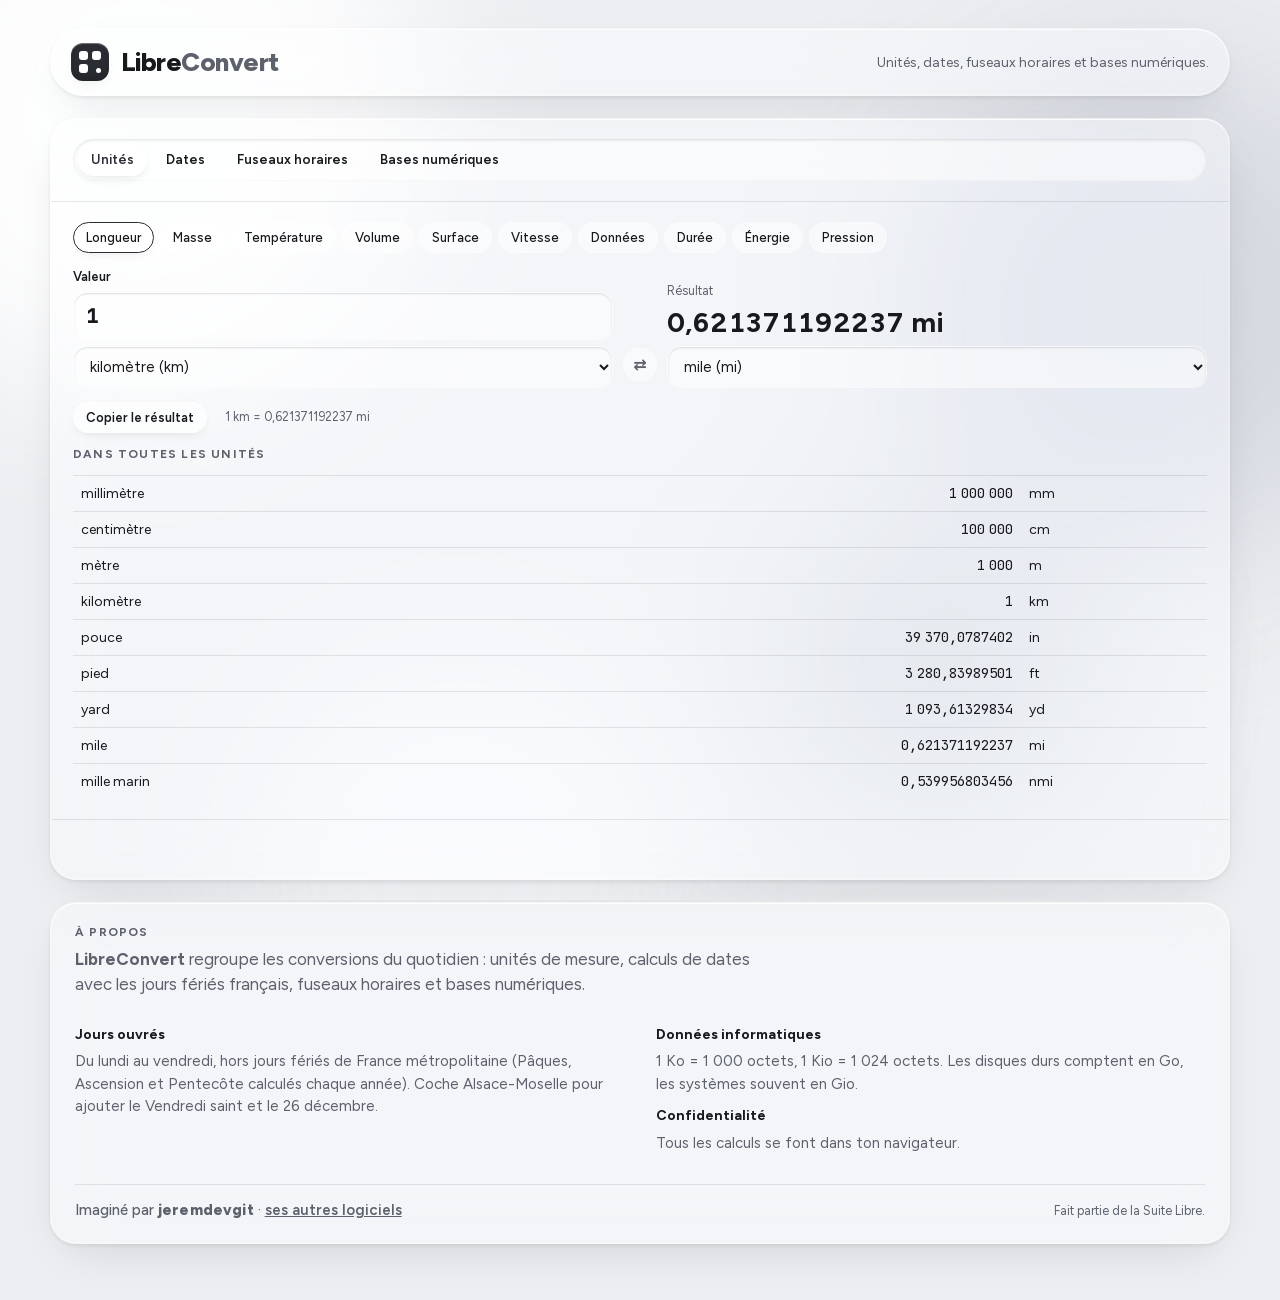
==== libreconvert/index.html @ fb3483ed "Publication initiale" ====
<!doctype html>
<html lang="fr">
<head>
<meta charset="utf-8">
<meta http-equiv="Content-Security-Policy" content="default-src 'self'; script-src 'self'; style-src 'self' 'unsafe-inline'; img-src 'self' data: blob:; font-src 'self'; connect-src 'self' data: blob:; base-uri 'none'; form-action 'none'; object-src 'none'">
<meta name="referrer" content="no-referrer">
<meta name="viewport" content="width=device-width, initial-scale=1, viewport-fit=cover">
<title>LibreConvert</title>
<link rel="icon" href="libreconvert.svg" type="image/svg+xml">
<link rel="apple-touch-icon" href="libreconvert.svg">
<meta name="theme-color" content="#eceef1" media="(prefers-color-scheme: light)">
<meta name="theme-color" content="#111214" media="(prefers-color-scheme: dark)">
<style>
@font-face{font-family:'Figtree';font-style:normal;font-weight:400 800;font-display:swap;src:url(fonts/figtree-latin.woff2) format('woff2');unicode-range:U+0000-00FF, U+0131, U+0152-0153, U+02BB-02BC, U+02C6, U+02DA, U+02DC, U+0304, U+0308, U+0329, U+2000-206F, U+20AC, U+2122, U+2191, U+2193, U+2212, U+2215, U+FEFF, U+FFFD}
@font-face{font-family:'JetBrains Mono';font-style:normal;font-weight:400 500;font-display:swap;src:url(fonts/jetbrains-mono-latin.woff2) format('woff2');unicode-range:U+0000-00FF, U+0131, U+0152-0153, U+02BB-02BC, U+02C6, U+02DA, U+02DC, U+0304, U+0308, U+0329, U+2000-206F, U+20AC, U+2122, U+2191, U+2193, U+2212, U+2215, U+FEFF, U+FFFD}
</style>
<style>
/* Layout: plaques de verre liquide flottant au-dessus d'un fond de lumière colorée ; réglages à gauche, épreuve épinglée à droite (empilés sur mobile, épreuve en premier) */
:root {
  --ground: #eceef1;
  --blob-1: #ffffff;
  --blob-2: #d3d7de;
  --blob-3: #f7f8fa;
  --blob-4: #c6cbd3;
  --glass: rgba(255, 255, 255, 0.42);
  --glass-strong: rgba(255, 255, 255, 0.62);
  --glass-field: rgba(255, 255, 255, 0.5);
  --glass-edge: rgba(255, 255, 255, 0.75);
  --glass-edge-low: rgba(255, 255, 255, 0.18);
  --glass-shadow: rgba(20, 24, 32, 0.14);
  --ink: #17191d;
  --ink-soft: #5c616b;
  --rule: rgba(20, 24, 32, 0.1);
  --accent: #2a2d33;
  --accent-2: #2a2d33;
  --accent-ink: #ffffff;
  --accent-wash: rgba(20, 24, 32, 0.07);
  --warn: #8a5300;
  --warn-wash: rgba(255, 196, 92, 0.28);
  --bad: #b3261e;
  --bad-wash: rgba(255, 120, 110, 0.22);
  --checker: rgba(20, 24, 32, 0.06);
  --plate: #ffffff;
  --f-display: "Figtree", "SF Pro Display", -apple-system, system-ui, sans-serif;
  --f-body: "Figtree", "SF Pro Text", -apple-system, system-ui, sans-serif;
  --f-mono: "JetBrains Mono", ui-monospace, "SF Mono", Menlo, monospace;
  --r: 14px;
  --r-lg: 26px;
}
@media (prefers-color-scheme: dark) {
  :root:not([data-theme="light"]) {
    --ground: #111214; --blob-1: #3a3d44; --blob-2: #24262b; --blob-3: #2e3036; --blob-4: #1c1d21;
    --glass: rgba(40, 42, 48, 0.45); --glass-strong: rgba(58, 61, 68, 0.6); --glass-field: rgba(0, 0, 0, 0.28);
    --glass-edge: rgba(255, 255, 255, 0.22); --glass-edge-low: rgba(255, 255, 255, 0.05); --glass-shadow: rgba(0, 0, 0, 0.45);
    --ink: #eceef1; --ink-soft: #a3a8b1; --rule: rgba(255, 255, 255, 0.09);
    --accent: #e8eaee; --accent-2: #e8eaee; --accent-ink: #111214; --accent-wash: rgba(255, 255, 255, 0.08);
    --warn: #ffcf7a; --warn-wash: rgba(255, 190, 80, 0.14); --bad: #ff9a90; --bad-wash: rgba(255, 110, 100, 0.16);
    --checker: rgba(20, 24, 32, 0.06); --plate: #ffffff;
    color-scheme: dark;
  }
}
:root[data-theme="dark"] {
  --ground: #111214; --blob-1: #3a3d44; --blob-2: #24262b; --blob-3: #2e3036; --blob-4: #1c1d21;
  --glass: rgba(40, 42, 48, 0.45); --glass-strong: rgba(58, 61, 68, 0.6); --glass-field: rgba(0, 0, 0, 0.28);
  --glass-edge: rgba(255, 255, 255, 0.22); --glass-edge-low: rgba(255, 255, 255, 0.05); --glass-shadow: rgba(0, 0, 0, 0.45);
  --ink: #eceef1; --ink-soft: #a3a8b1; --rule: rgba(255, 255, 255, 0.09);
  --accent: #e8eaee; --accent-2: #e8eaee; --accent-ink: #111214; --accent-wash: rgba(255, 255, 255, 0.08);
  --warn: #ffcf7a; --warn-wash: rgba(255, 190, 80, 0.14); --bad: #ff9a90; --bad-wash: rgba(255, 110, 100, 0.16);
  --checker: rgba(20, 24, 32, 0.06); --plate: #ffffff;
  color-scheme: dark;
}
* { box-sizing: border-box; }
html { min-height: 100%; }
body {
  background: var(--ground); color: var(--ink); font: 15px/1.5 var(--f-body);
  padding-left: max(16px, env(safe-area-inset-left, 0px));
  padding-right: max(16px, env(safe-area-inset-right, 0px));
  padding-block: 28px 56px; min-height: 100%; position: relative;
}
/* Fond lumineux derrière le verre */
.aura { position: fixed; inset: 0; z-index: 0; overflow: hidden; pointer-events: none; }
.aura i { position: absolute; border-radius: 50%; filter: blur(80px); opacity: 0.9; }
.aura i:nth-child(1) { width: 46vmax; height: 46vmax; left: -12vmax; top: -14vmax; background: var(--blob-1); }
.aura i:nth-child(2) { width: 40vmax; height: 40vmax; right: -10vmax; top: 4vmax; background: var(--blob-2); }
.aura i:nth-child(3) { width: 36vmax; height: 36vmax; left: 18vmax; bottom: -16vmax; background: var(--blob-3); }
.aura i:nth-child(4) { width: 26vmax; height: 26vmax; right: 14vmax; bottom: 6vmax; background: var(--blob-4); opacity: 0.55; }
@media (prefers-reduced-motion: no-preference) {
  .aura i { animation: drift 26s ease-in-out infinite alternate; }
  .aura i:nth-child(2) { animation-duration: 32s; animation-delay: -8s; }
  .aura i:nth-child(3) { animation-duration: 38s; animation-delay: -14s; }
  .aura i:nth-child(4) { animation-duration: 22s; animation-delay: -4s; }
  @keyframes drift { from { transform: translate(0, 0) scale(1); } to { transform: translate(4vmax, 3vmax) scale(1.08); } }
}

/* Verre liquide : flou + saturation, liseré spéculaire en haut, reflet bas, ombre portée douce */
.glass {
  background: var(--glass);
  -webkit-backdrop-filter: blur(28px) saturate(180%);
  backdrop-filter: blur(28px) saturate(180%);
  border: 1px solid var(--glass-edge-low);
  box-shadow:
    inset 0 1px 0 var(--glass-edge),
    inset 0 -1px 0 var(--glass-edge-low),
    inset 0 0 0 1px var(--glass-edge-low),
    0 18px 50px -18px var(--glass-shadow),
    0 2px 6px -2px var(--glass-shadow);
}

.wrap { position: relative; z-index: 1; max-width: 1180px; margin: 0 auto; display: flex; flex-direction: column; gap: 22px; }
header.top { display: flex; flex-wrap: wrap; align-items: center; justify-content: space-between; gap: 12px 20px;
  padding: 14px 20px; border-radius: 999px; }
.brand { display: flex; align-items: center; gap: 12px; }
h1 { font: 800 26px/1 var(--f-display); margin: 0; letter-spacing: -0.02em; }
h1 b { font-weight: 800; color: var(--ink-soft); }
.drop-mark { width: 38px; height: 38px; border-radius: 12px; flex: none; position: relative;
  background: var(--accent);
  box-shadow: inset 0 1px 1px rgba(255,255,255,.35), inset 0 -6px 10px rgba(0,0,0,.18), 0 6px 16px -8px var(--glass-shadow); }
.drop-mark::before, .drop-mark::after { content: ""; position: absolute; background: var(--accent-ink); border-radius: 3px; }
.drop-mark::before { left: 8px; top: 8px; width: 9px; height: 9px; box-shadow: 13px 0 0 var(--accent-ink), 0 13px 0 var(--accent-ink); }
.drop-mark::after { right: 8px; bottom: 8px; width: 5px; height: 5px; border-radius: 50%; }
.lede { margin: 0; color: var(--ink-soft); font-size: 14px; }

.grid { display: grid; grid-template-columns: minmax(0, 1fr) minmax(0, 420px); gap: 22px; align-items: start; }
@media (max-width: 860px) { .grid { grid-template-columns: minmax(0, 1fr); } .proof { order: -1; position: static !important; } header.top { border-radius: var(--r-lg); } }

.panel { border-radius: var(--r-lg); min-width: 0; }
.stack { display: flex; flex-direction: column; gap: 14px; }
.section { padding: 20px 22px; border-top: 1px solid var(--rule); display: flex; flex-direction: column; gap: 14px; }
.section:first-child { border-top: 0; }
h2 { font: 700 12px/1.2 var(--f-display); text-transform: uppercase; letter-spacing: 0.1em; margin: 0; color: var(--ink-soft); }

/* Onglets façon pastilles de verre */
.tabs { display: flex; flex-wrap: wrap; gap: 6px; padding: 5px; border-radius: 999px; background: var(--glass-field);
  box-shadow: inset 0 1px 3px var(--glass-shadow); }
.tab { font: 600 13.5px/1 var(--f-body); padding: 9px 13px; border-radius: 999px; border: 0;
  background: transparent; color: var(--ink); cursor: pointer; }
.tab:hover { background: var(--accent-wash); }
.tab[aria-selected="true"] { background: var(--glass-strong); color: var(--accent);
  box-shadow: inset 0 1px 0 var(--glass-edge), 0 4px 12px -4px var(--glass-shadow); }
.tab:focus-visible, button:focus-visible, input:focus-visible, select:focus-visible, textarea:focus-visible, summary:focus-visible, label.btn:focus-within {
  outline: 2px solid var(--accent); outline-offset: 2px; }

.fields { display: grid; grid-template-columns: repeat(2, minmax(0, 1fr)); gap: 12px 14px; }
.fields .full { grid-column: 1 / -1; }
@media (max-width: 520px) { .fields { grid-template-columns: minmax(0, 1fr); } }
label.f { display: flex; flex-direction: column; gap: 6px; min-width: 0; }
label.f > span { font-size: 13px; font-weight: 600; }
label.f > small, .hint { font-size: 12.5px; color: var(--ink-soft); }
input[type="text"], input[type="url"], input[type="email"], input[type="tel"], input[type="number"], input[type="password"], select, textarea {
  width: 100%; font: 15px/1.4 var(--f-body); color: var(--ink); background: var(--glass-field);
  border: 1px solid var(--glass-edge-low); border-radius: var(--r); padding: 10px 12px;
  box-shadow: inset 0 1px 2px var(--glass-shadow); }
input:focus, select:focus, textarea:focus { background: var(--glass-strong); }
textarea { resize: vertical; min-height: 96px; }
input::placeholder, textarea::placeholder { color: var(--ink-soft); opacity: 0.8; }
.check { display: flex; align-items: center; gap: 8px; font-size: 14px; cursor: pointer; }
.check input { width: 17px; height: 17px; accent-color: var(--accent); }

.row { display: flex; flex-wrap: wrap; gap: 12px 18px; align-items: center; }
.color { display: flex; align-items: center; gap: 8px; font-size: 13px; font-weight: 500; }
.color input[type="color"] { width: 40px; height: 40px; padding: 3px; border: 1px solid var(--glass-edge-low); border-radius: 50%;
  background: var(--glass-strong); cursor: pointer; box-shadow: inset 0 1px 0 var(--glass-edge), 0 3px 8px -3px var(--glass-shadow); }
.color input[type="color"]::-webkit-color-swatch-wrapper { padding: 0; }
.color input[type="color"]::-webkit-color-swatch { border: 0; border-radius: 50%; }
.color input[type="color"]::-moz-color-swatch { border: 0; border-radius: 50%; }
.color input:disabled { opacity: .4; }
.color code { font: 12px var(--f-mono); color: var(--ink-soft); }
.range { display: grid; grid-template-columns: 9.5em minmax(0, 1fr) 4.5em; align-items: center; gap: 10px; font-size: 13px; font-weight: 500; }
.range input { width: 100%; accent-color: var(--accent); }
.range output { font: 12.5px var(--f-mono); text-align: right; font-variant-numeric: tabular-nums; }

.swatches { display: flex; flex-wrap: wrap; gap: 8px; }
.sw { width: 32px; height: 32px; border-radius: 50%; border: 0; cursor: pointer; padding: 0; position: relative; overflow: hidden;
  box-shadow: inset 0 0 0 1px var(--rule), 0 3px 8px -3px var(--glass-shadow); }
.sw i { position: absolute; inset: 0; }
.sw i + i { clip-path: polygon(100% 0, 100% 100%, 0 100%); }
.sw::after { content: ""; position: absolute; inset: 0; border-radius: 50%; background: linear-gradient(160deg, rgba(255,255,255,.55), transparent 45%); }

.shapes { display: flex; flex-wrap: wrap; gap: 8px; }
.shape { display: flex; flex-direction: column; align-items: center; gap: 4px; padding: 9px 6px 7px; width: 80px;
  border: 1px solid var(--glass-edge-low); border-radius: var(--r); background: var(--glass-field); color: var(--ink);
  cursor: pointer; font: 500 12px var(--f-body); }
.shape svg { width: 30px; height: 30px; fill: currentColor; }
.shape:hover { background: var(--accent-wash); }
.shape[aria-pressed="true"] { background: var(--glass-strong); color: var(--accent); border-color: var(--accent);
  box-shadow: inset 0 1px 0 var(--glass-edge), 0 6px 14px -8px var(--glass-shadow); }

details.more summary { cursor: pointer; font: 700 12px var(--f-display); text-transform: uppercase; letter-spacing: 0.1em; color: var(--ink-soft); list-style: none; }
details.more summary::-webkit-details-marker { display: none; }
details.more summary::before { content: "+ "; color: var(--accent); }
details.more[open] summary::before { content: "– "; }
details.more > div { display: flex; flex-direction: column; gap: 14px; margin-top: 14px; }

.drop { display: flex; flex-wrap: wrap; align-items: center; gap: 12px; padding: 12px; border: 1.5px dashed var(--rule); border-radius: var(--r); background: var(--glass-field); }
.drop.over { border-color: var(--accent); background: var(--accent-wash); }
.drop .thumb { width: 52px; height: 52px; border-radius: 12px; flex: none; background: var(--checker); display: grid; place-items: center; overflow: hidden; }
.drop .thumb img { max-width: 100%; max-height: 100%; }
.drop .txt { flex: 1; min-width: 10em; font-size: 13px; color: var(--ink-soft); overflow-wrap: anywhere; }

.btn { font: 600 14px/1 var(--f-body); padding: 11px 16px; border-radius: 999px; border: 1px solid var(--glass-edge-low);
  background: var(--glass-strong); color: var(--ink); cursor: pointer;
  box-shadow: inset 0 1px 0 var(--glass-edge), 0 4px 12px -5px var(--glass-shadow); }
.btn:hover { color: var(--accent); }
.btn.primary { background: var(--accent); border-color: transparent; color: var(--accent-ink);
  box-shadow: inset 0 1px 0 rgba(255,255,255,.25), 0 8px 20px -10px var(--glass-shadow); }
.btn.primary:hover { color: var(--accent-ink); filter: brightness(1.12); }
.btn.small { padding: 8px 12px; font-size: 13px; }

/* Épreuve */
.proof { position: sticky; top: calc(env(safe-area-inset-top, 0px) + 16px); overflow: hidden; }
.stage { padding: 22px; display: grid; place-items: center; }
.plate { width: 100%; max-width: 340px; aspect-ratio: 1; border-radius: 20px; padding: 0; overflow: hidden;
  background-color: var(--plate);
  background-image: linear-gradient(45deg, var(--checker) 25%, transparent 25%, transparent 75%, var(--checker) 75%),
                    linear-gradient(45deg, var(--checker) 25%, transparent 25%, transparent 75%, var(--checker) 75%);
  background-size: 16px 16px; background-position: 0 0, 8px 8px;
  box-shadow: 0 20px 40px -20px var(--glass-shadow), 0 0 0 1px var(--rule); }
#qr { width: 100%; height: 100%; display: grid; place-items: center; }
#qr canvas, #qr svg { width: 100% !important; height: auto !important; max-width: 100%; display: block; }
.err { width: calc(100% - 24px); padding: 16px; border-radius: var(--r); background: var(--bad-wash); color: var(--bad); font-size: 14px; text-align: center; }
.specs { display: grid; grid-template-columns: repeat(3, minmax(0, 1fr)); gap: 8px; margin: 0; padding: 0 22px; }
.specs div { background: var(--glass-field); border-radius: var(--r); padding: 9px 12px; min-width: 0; box-shadow: inset 0 1px 0 var(--glass-edge-low); }
.specs dt { font-size: 10.5px; font-weight: 700; text-transform: uppercase; letter-spacing: 0.1em; color: var(--ink-soft); }
.specs dd { margin: 2px 0 0; font: 500 14px var(--f-mono); font-variant-numeric: tabular-nums; overflow-wrap: anywhere; }
.proof > .section { border-top: 0; }
.payload { font: 12px/1.5 var(--f-mono); background: var(--glass-field); border: 1px solid var(--glass-edge-low); border-radius: var(--r); padding: 10px 12px; max-height: 120px; overflow: auto; white-space: pre-wrap; overflow-wrap: anywhere; margin: 0; box-shadow: inset 0 1px 2px var(--glass-shadow); }
.notes { display: flex; flex-direction: column; gap: 6px; }
.notes:empty { display: none; }
.note { font-size: 13px; padding: 9px 12px; border-radius: var(--r); background: var(--warn-wash); color: var(--warn); }
.note.bad { background: var(--bad-wash); color: var(--bad); }
.export-out { display: flex; flex-direction: column; gap: 10px; align-items: center; }
.export-out img { max-width: 220px; width: 100%; border-radius: 14px; background: var(--plate); box-shadow: 0 0 0 1px var(--rule), 0 10px 24px -12px var(--glass-shadow); }
.toast { font-size: 13px; font-weight: 500; color: var(--accent); min-height: 1.4em; }
@media (prefers-reduced-motion: no-preference) { .tab, .btn, .shape, input, select, textarea { transition: background-color .2s, color .2s, box-shadow .2s, border-color .2s; } }
.about { padding: 22px 24px; display: flex; flex-direction: column; gap: 18px; }
.about-head { display: flex; flex-direction: column; gap: 8px; }
.about-lede { margin: 0; font-size: 17px; line-height: 1.45; max-width: 60ch; text-wrap: pretty; }
.about-cols { display: grid; grid-template-columns: repeat(2, minmax(0, 1fr)); gap: 18px 32px; }
@media (max-width: 700px) { .about-cols { grid-template-columns: minmax(0, 1fr); } }
.about h3 { font: 700 14px/1.3 var(--f-display); margin: 0 0 6px; }
.about p, .about ul { margin: 0 0 12px; color: var(--ink-soft); max-width: 62ch; }
.about ul { padding-left: 1.1em; display: flex; flex-direction: column; gap: 4px; }
.about-foot { display: flex; flex-wrap: wrap; align-items: baseline; justify-content: space-between; gap: 6px 20px; padding-top: 16px; border-top: 1px solid var(--rule); }
.about-foot p { margin: 0; }
.credit { font: 500 15px var(--f-display); color: var(--ink); }
.credit b { font-weight: 800; letter-spacing: 0.01em; }
.credit a { color: inherit; font-weight: 600; }
@supports not ((backdrop-filter: blur(1px)) or (-webkit-backdrop-filter: blur(1px))) { .glass { background: var(--glass-strong); } }
/* Ajouts communs à la suite Libre : couleurs d'état et composants partagés */
:root { --good: #1d7448; --good-wash: rgba(40, 160, 100, 0.16); }
@media (prefers-color-scheme: dark) { :root:not([data-theme="light"]) { --good: #7fd8a6; --good-wash: rgba(90, 200, 140, 0.14); } }
:root[data-theme="dark"] { --good: #7fd8a6; --good-wash: rgba(90, 200, 140, 0.14); }

.chip { display: inline-flex; align-items: center; gap: 6px; padding: 4px 10px; border-radius: 999px; font: 600 12px/1.2 var(--f-body);
  background: var(--glass-field); color: var(--ink-soft); white-space: nowrap; }
.chip.good { background: var(--good-wash); color: var(--good); }
.chip.warn { background: var(--warn-wash); color: var(--warn); }
.chip.bad { background: var(--bad-wash); color: var(--bad); }
.chip.ex { background: var(--accent-wash); color: var(--ink); }
.big { font: 700 44px/1 var(--f-display); letter-spacing: -0.02em; font-variant-numeric: tabular-nums; }
.mono { font-family: var(--f-mono); font-variant-numeric: tabular-nums; }
.tablewrap { overflow-x: auto; }
table.t { width: 100%; border-collapse: collapse; font-size: 14px; }
table.t th { text-align: left; font: 700 11px/1.2 var(--f-display); text-transform: uppercase; letter-spacing: .1em; color: var(--ink-soft); padding: 6px 8px; }
table.t td { padding: 7px 8px; border-top: 1px solid var(--rule); vertical-align: middle; }
table.t td.num { text-align: right; font-family: var(--f-mono); font-variant-numeric: tabular-nums; }
.iconbtn { width: 34px; height: 34px; display: inline-grid; place-items: center; border-radius: 50%; border: 1px solid var(--glass-edge-low);
  background: var(--glass-field); color: var(--ink-soft); cursor: pointer; font: 600 16px/1 var(--f-body); flex: none; }
.iconbtn:hover { color: var(--ink); background: var(--glass-strong); }
.meter { height: 8px; border-radius: 999px; background: var(--glass-field); overflow: hidden; box-shadow: inset 0 1px 2px var(--glass-shadow); }
.meter > i { display: block; height: 100%; border-radius: 999px; background: var(--ink-soft); }
.meter.good > i { background: var(--good); } .meter.warn > i { background: var(--warn); } .meter.bad > i { background: var(--bad); }
.kv { display: grid; grid-template-columns: auto minmax(0, 1fr); gap: 6px 14px; margin: 0; font-size: 14px; }
.kv dt { color: var(--ink-soft); }
.kv dd { margin: 0; font-family: var(--f-mono); font-variant-numeric: tabular-nums; text-align: right; overflow-wrap: anywhere; }
.empty { padding: 18px; border-radius: var(--r); border: 1.5px dashed var(--rule); color: var(--ink-soft); text-align: center; font-size: 14px; }
</style>
<style>:root{color-scheme:light}body{margin:0}[hidden]{display:none!important}img{max-width:100%}</style>
</head>
<body>

<script src="commun.js"></script>
<style>
.cats { display: flex; flex-wrap: wrap; gap: 6px; }
.cat { font: 500 13px/1 var(--f-body); padding: 8px 12px; border-radius: 999px; border: 1px solid var(--glass-edge-low); background: var(--glass-field); color: var(--ink); cursor: pointer; }
.cat[aria-pressed="true"] { background: var(--glass-strong); border-color: var(--accent); box-shadow: inset 0 1px 0 var(--glass-edge), 0 4px 12px -6px var(--glass-shadow); }
.conv { display: grid; grid-template-columns: minmax(0, 1fr) auto minmax(0, 1fr); gap: 10px; align-items: end; }
@media (max-width: 600px) { .conv { grid-template-columns: minmax(0, 1fr); } .conv .iconbtn { justify-self: center; transform: rotate(90deg); } }
.side { display: flex; flex-direction: column; gap: 6px; min-width: 0; }
.side input { font: 600 20px var(--f-mono) !important; }
.answer { font: 700 28px/1.2 var(--f-display); overflow-wrap: anywhere; font-variant-numeric: tabular-nums; }
.zones { display: flex; flex-direction: column; gap: 8px; }
.zone { display: grid; grid-template-columns: minmax(0, 1fr) auto auto; gap: 12px; align-items: center; padding: 10px 14px; border-radius: var(--r); background: var(--glass-field); }
.zone .city { font-weight: 600; overflow-wrap: anywhere; }
.zone .city small { display: block; font-weight: 400; color: var(--ink-soft); font-size: 12px; }
.zone .time { font: 700 22px var(--f-mono); font-variant-numeric: tabular-nums; text-align: right; }
.zone .time small { display: block; font: 400 12px var(--f-body); color: var(--ink-soft); }
.tiles { display: grid; grid-template-columns: repeat(auto-fit, minmax(min(100%, 14em), 1fr)); gap: 10px; }
.tile { display: flex; flex-direction: column; gap: 4px; padding: 12px 14px; border-radius: var(--r); background: var(--glass-field); min-width: 0; }
.tile .lab { font: 700 10.5px/1.3 var(--f-display); text-transform: uppercase; letter-spacing: .1em; color: var(--ink-soft); }
.tile .val { font: 600 18px/1.3 var(--f-mono); font-variant-numeric: tabular-nums; overflow-wrap: anywhere; }
.bases { display: grid; grid-template-columns: minmax(0, 1fr); gap: 8px; }
.base { display: grid; grid-template-columns: 9em minmax(0, 1fr) auto; gap: 10px; align-items: center; padding: 10px 14px; border-radius: var(--r); background: var(--glass-field); }
.base .v { font: 500 15px var(--f-mono); overflow-wrap: anywhere; }
@media (max-width: 480px) { .base { grid-template-columns: minmax(0, 1fr) auto; } .base span:first-child { grid-column: 1 / -1; } }
</style>

<div class="aura" aria-hidden="true"><i></i><i></i><i></i><i></i></div>
<div class="wrap">
  <header class="top glass">
    <div class="brand"><span class="drop-mark" aria-hidden="true"></span><h1>Libre<b>Convert</b></h1></div>
    <p class="lede">Unités, dates, fuseaux horaires et bases numériques.</p>
  </header>

  <div class="panel glass">
    <section class="section">
      <div class="tabs" role="tablist" id="tabs">
        <button class="tab" role="tab" data-tab="unites">Unités</button>
        <button class="tab" role="tab" data-tab="dates">Dates</button>
        <button class="tab" role="tab" data-tab="fuseaux">Fuseaux horaires</button>
        <button class="tab" role="tab" data-tab="bases">Bases numériques</button>
      </div>
    </section>

    <!-- Unités -->
    <section class="section" data-pane="unites">
      <div class="cats" id="cats"></div>
      <div class="conv">
        <div class="side"><label class="f"><span>Valeur</span><input type="text" id="u-val" value="1" inputmode="decimal"></label>
          <select id="u-from" aria-label="Unité de départ"></select></div>
        <button class="iconbtn" id="u-swap" aria-label="Inverser les unités" title="Inverser" style="margin-bottom:6px">⇄</button>
        <div class="side"><span class="hint">Résultat</span><div class="answer" id="u-out">–</div>
          <select id="u-to" aria-label="Unité d’arrivée"></select></div>
      </div>
      <div class="row"><button class="btn small" id="u-copy">Copier le résultat</button><span class="hint" id="u-formula"></span></div>
      <h2>Dans toutes les unités</h2>
      <div class="tablewrap"><table class="t"><tbody id="u-all"></tbody></table></div>
    </section>

    <!-- Dates -->
    <section class="section" data-pane="dates" hidden>
      <h2>Écart entre deux dates</h2>
      <div class="fields">
        <label class="f"><span>Du</span><input type="date" id="d-a"></label>
        <label class="f"><span>Au</span><input type="date" id="d-b"></label>
        <label class="check"><input type="checkbox" id="d-incl"> Compter le dernier jour</label>
        <label class="check"><input type="checkbox" id="d-am"> Jours fériés d’Alsace-Moselle</label>
      </div>
      <div class="tiles" id="d-res"></div>
      <details class="more"><summary>Jours fériés dans la période</summary><div id="d-hol"></div></details>
    </section>
    <section class="section" data-pane="dates" hidden>
      <h2>Ajouter ou retirer du temps</h2>
      <div class="fields">
        <label class="f"><span>À partir du</span><input type="date" id="a-d"></label>
        <div class="row" style="gap:8px;align-items:end">
          <label class="f" style="width:6em"><span>Nombre</span><input type="text" id="a-n" value="30" inputmode="numeric"></label>
          <label class="f" style="flex:1;min-width:9em"><span>Unité</span>
            <select id="a-u"><option value="d">jours</option><option value="bd">jours ouvrés</option><option value="w">semaines</option><option value="m">mois</option><option value="y">années</option></select></label>
        </div>
      </div>
      <div class="row" style="gap:6px"><button class="btn small" data-sign="1" aria-pressed="true" id="a-plus">Ajouter</button><button class="btn small" data-sign="-1" id="a-minus">Retirer</button></div>
      <div class="answer" id="a-out"></div>
    </section>

    <!-- Fuseaux -->
    <section class="section" data-pane="fuseaux" hidden>
      <div class="fields">
        <label class="f"><span>Date et heure</span><input type="datetime-local" id="z-dt"></label>
        <label class="f"><span>Dans le fuseau</span><select id="z-from"></select></label>
      </div>
      <div class="row"><button class="btn small" id="z-now">Maintenant</button></div>
      <div class="zones" id="z-list"></div>
      <div class="row" style="gap:8px">
        <select id="z-add" aria-label="Fuseau à ajouter" style="flex:1;min-width:12em"></select>
        <button class="btn small" id="z-add-btn">Ajouter ce fuseau</button>
      </div>
      <p class="hint" style="margin:0">Les changements d’heure (été / hiver) sont pris en compte pour chaque pays.</p>
    </section>

    <!-- Bases -->
    <section class="section" data-pane="bases" hidden>
      <div class="fields">
        <label class="f"><span>Nombre</span><input type="text" id="b-val" value="2026" spellcheck="false" style="font-family:var(--f-mono)"></label>
        <label class="f"><span>Écrit en base</span>
          <select id="b-base"><option value="10">10 (décimal)</option><option value="2">2 (binaire)</option><option value="8">8 (octal)</option><option value="16">16 (hexadécimal)</option><option value="36">36</option></select></label>
      </div>
      <div class="bases" id="b-out"></div>
    </section>
    <section class="section"><div class="toast" id="toast" role="status"></div></section>
  </div>

  <section class="panel glass about" id="a-propos" aria-labelledby="about-title">
    <div class="about-head">
      <h2 id="about-title">À propos</h2>
      <p class="about-lede"><b>LibreConvert</b> regroupe les conversions du quotidien : unités de mesure, calculs de dates avec les jours fériés français, fuseaux horaires et bases numériques.</p>
    </div>
    <div class="about-cols">
      <div>
        <h3>Jours ouvrés</h3>
        <p>Du lundi au vendredi, hors jours fériés de France métropolitaine (Pâques, Ascension et Pentecôte calculés chaque année). Coche Alsace-Moselle pour ajouter le Vendredi saint et le 26 décembre.</p>
      </div>
      <div>
        <h3>Données informatiques</h3>
        <p>1 Ko = 1 000 octets, 1 Kio = 1 024 octets. Les disques durs comptent en Go, les systèmes souvent en Gio.</p>
        <h3>Confidentialité</h3>
        <p>Tous les calculs se font dans ton navigateur.</p>
      </div>
    </div>
    <footer class="about-foot">
      <p class="credit">Imaginé par <b>jeremdevgit</b> · <a href="https://github.com/jeremdevgit" rel="noopener">ses autres logiciels</a></p>
      <p class="hint">Fait partie de la Suite Libre.</p>
    </footer>
  </section>
</div>

<script src="libreconvert.js"></script>

</body>
</html>
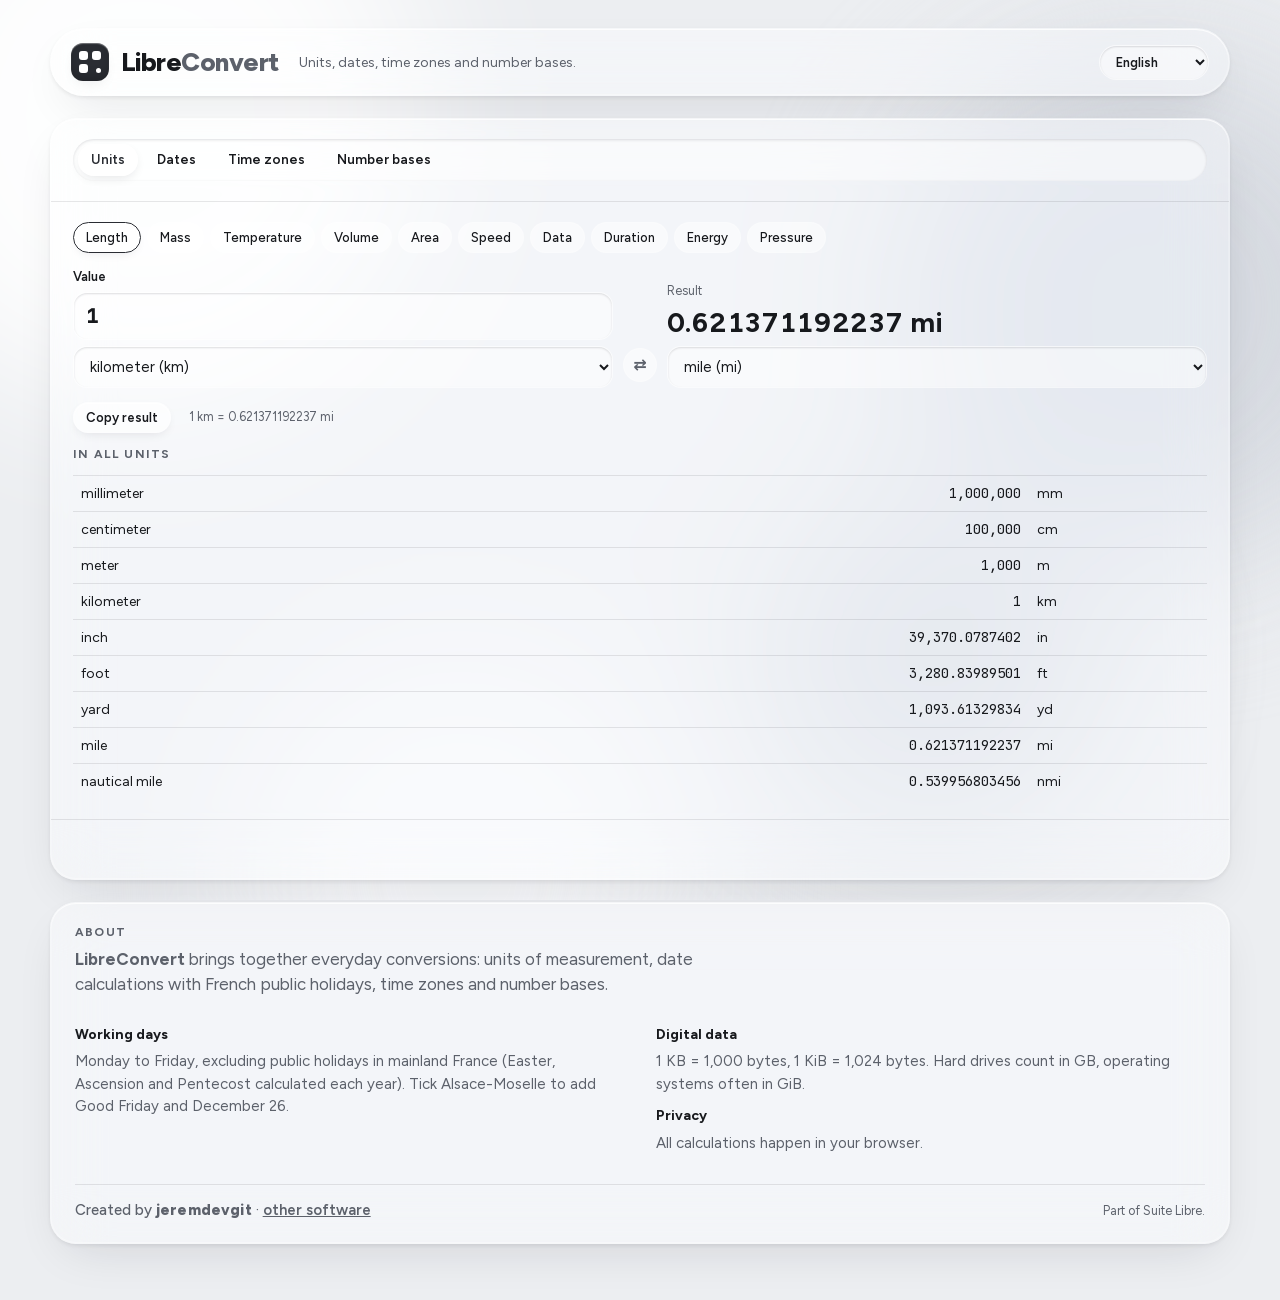
==== commit b467bb15: "8 languages / 8 langues" ====
--- a/libreconvert/index.html
+++ b/libreconvert/index.html
@@ -275,6 +275,11 @@
 .kv dd { margin: 0; font-family: var(--f-mono); font-variant-numeric: tabular-nums; text-align: right; overflow-wrap: anywhere; }
 .empty { padding: 18px; border-radius: var(--r); border: 1.5px dashed var(--rule); color: var(--ink-soft); text-align: center; font-size: 14px; }
 </style>
+<style>
+/* Menu des langues */
+.langues { margin-left: auto; }
+.langue { font: 600 13px/1 var(--f-body); color: var(--ink); background: var(--glass-field); border: 1px solid var(--glass-edge-low); border-radius: 999px; padding: 8px 12px; cursor: pointer; box-shadow: inset 0 1px 2px var(--glass-shadow); }
+</style>
 <style>:root{color-scheme:light}body{margin:0}[hidden]{display:none!important}img{max-width:100%}</style>
 </head>
 <body>
@@ -308,8 +313,9 @@
 <div class="aura" aria-hidden="true"><i></i><i></i><i></i><i></i></div>
 <div class="wrap">
   <header class="top glass">
-    <div class="brand"><span class="drop-mark" aria-hidden="true"></span><h1>Libre<b>Convert</b></h1></div>
+    <div class="brand"><span class="drop-mark" aria-hidden="true"></span><h1 data-brut>Libre<b>Convert</b></h1></div>
     <p class="lede">Unités, dates, fuseaux horaires et bases numériques.</p>
+    <span class="langues" data-langues></span>
   </header>
 
   <div class="panel glass">
@@ -414,6 +420,8 @@
   </section>
 </div>
 
+<script src="textes.js"></script>
+<script src="langue.js"></script>
 <script src="libreconvert.js"></script>
 
 </body>
